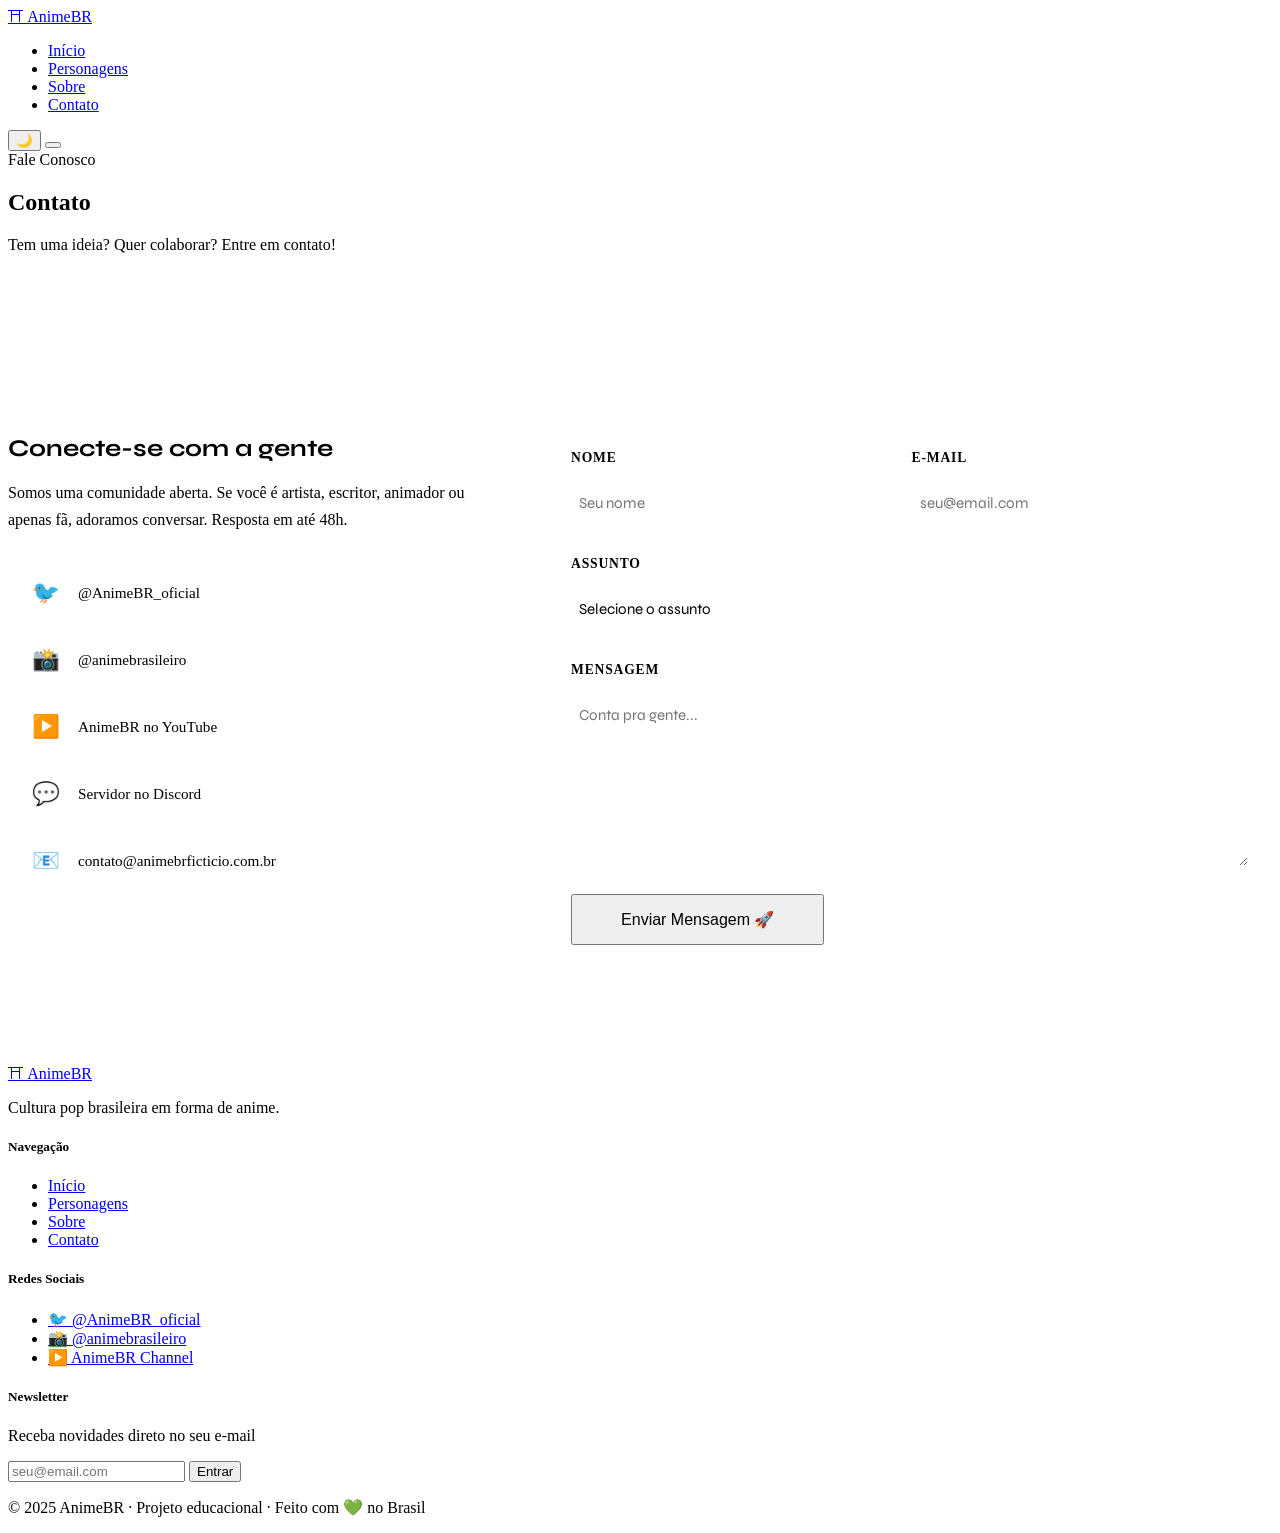
==== contato.html @ 72dab1f8 "v1" ====
<!DOCTYPE html>
<html lang="pt-BR">
<head>
  <meta charset="UTF-8" />
  <meta name="viewport" content="width=device-width, initial-scale=1.0" />
  <title>Contato — AnimeBR</title>

  <link rel="preconnect" href="https://fonts.googleapis.com" />
  <link rel="preconnect" href="https://fonts.gstatic.com" crossorigin />
  <link href="https://fonts.googleapis.com/css2?family=Bebas+Neue&family=Syne:wght@400;600;700;800&family=Space+Mono:wght@400;700&display=swap" rel="stylesheet" />

  <link rel="stylesheet" href="css/reset.css" />
  <link rel="stylesheet" href="css/global.css" />
  <link rel="stylesheet" href="css/header.css" />
  <link rel="stylesheet" href="css/footer.css" />

  <style>
    /* ==========================================
       CONTATO — CSS inline (mesmo problema de sobre.html)
       🐛 ERRO #8 continuação: também deveria estar
       em css/contato.css
       ========================================== */

    .contato-section { padding: 80px 0; }

    .contato-grid {
      display: grid;
      grid-template-columns: 1fr 1.6fr;
      gap: 60px;
      align-items: start;
      margin-top: 60px;
    }

    .contato-info h3 {
      font-family: 'Syne', sans-serif;
      font-size: 1.5rem;
      font-weight: 700;
      color: var(--text-primary);
      margin-bottom: 16px;
    }

    .contato-info p {
      color: var(--text-secondary);
      line-height: 1.7;
      margin-bottom: 32px;
    }

    .social-links { display: flex; flex-direction: column; gap: 12px; }

    .social-link {
      display: flex;
      align-items: center;
      gap: 14px;
      padding: 14px 20px;
      background: var(--glass-bg);
      border: 1px solid var(--glass-border);
      border-radius: 12px;
      color: var(--text-primary);
      text-decoration: none;
      font-size: 0.95rem;
      transition: border-color 0.3s, transform 0.3s;
      backdrop-filter: blur(10px);
    }

    .social-link:hover {
      border-color: var(--neon-green);
      transform: translateX(6px);
    }

    .social-icon {
      font-size: 1.4rem;
      width: 36px;
      text-align: center;
    }

    /* ===== FORMULÁRIO ===== */
    .contato-form {
      background: var(--glass-bg);
      border: 1px solid var(--glass-border);
      border-radius: 24px;
      padding: 40px;
      backdrop-filter: blur(16px);
    }

    .form-group {
      margin-bottom: 24px;
    }

    .form-label {
      display: block;
      font-size: 0.85rem;
      font-weight: 600;
      color: var(--text-secondary);
      margin-bottom: 8px;
      text-transform: uppercase;
      letter-spacing: 0.06em;
    }

    /* 🐛 ERRO #2 (CSS Fácil): padding incorreto nos inputs — muito espaço vertical, pouco horizontal */
    .form-input,
    .form-select,
    .form-textarea {
      width: 100%;
      padding: 20px 8px;   /* ← padding incorreto: vertical muito grande, horizontal pequeno */
      background: var(--bg-secondary);
      border: 1px solid var(--glass-border);
      border-radius: 10px;
      color: var(--text-primary);
      font-family: 'Syne', sans-serif;
      font-size: 0.95rem;
      transition: border-color 0.3s, box-shadow 0.3s;
      outline: none;
    }

    .form-input:focus,
    .form-select:focus,
    .form-textarea:focus {
      border-color: var(--neon-green);
      box-shadow: 0 0 0 3px rgba(0, 255, 136, 0.1);
    }

    .form-select {
      appearance: none;
      cursor: pointer;
    }

    .form-textarea {
      resize: vertical;
      min-height: 140px;
    }

    .form-row {
      display: grid;
      grid-template-columns: 1fr 1fr;
      gap: 20px;
    }

    /* 🐛 ERRO #3 (CSS Fácil): botão desalinhado no form também */
    .form-submit {
      text-align: left;   /* ← deveria ser center ou o botão ter width: 100% */
      margin-top: 8px;
    }

    .form-submit .btn {
      padding: 14px 48px;
      font-size: 1rem;
    }

    @media (max-width: 768px) {
      .contato-grid { grid-template-columns: 1fr; }
      .form-row { grid-template-columns: 1fr; }
    }
  </style>
</head>
<body class="dark-mode">

  <header class="site-header" id="site-header">
    <div class="header-inner">
      <a href="index.html" class="logo">
        <span class="logo-icon">⛩</span>
        <span class="logo-text">Anime<span class="logo-br">BR</span></span>
      </a>
      <nav class="main-nav" id="main-nav">
        <ul class="nav-list">
          <li><a href="index.html" class="nav-link">Início</a></li>
          <li><a href="personagens.html" class="nav-link">Personagens</a></li>
          <li><a href="sobre.html" class="nav-link">Sobre</a></li>
          <li><a href="contato.html" class="nav-link active">Contato</a></li>
        </ul>
      </nav>
      <div class="header-actions">
        <button class="btn-theme" id="theme-btn-toggle" title="Alternar tema">🌙</button>
        <button class="btn-menu" id="hamburger" aria-label="Menu">
          <span></span><span></span><span></span>
        </button>
      </div>
    </div>
  </header>

  <section class="page-hero">
    <div class="page-hero-content container">
      <span class="section-tag">Fale Conosco</span>
      <h1 class="page-hero-title">Contato</h1>
      <p class="page-hero-desc">Tem uma ideia? Quer colaborar? Entre em contato!</p>
    </div>
    <div class="page-hero-orbs">
      <div class="hero-orb orb-1"></div>
      <div class="hero-orb orb-2"></div>
    </div>
  </section>

  <section class="section contato-section">
    <div class="container">
      <div class="contato-grid">

        <div class="contato-info">
          <h3>Conecte-se com a gente</h3>
          <p>Somos uma comunidade aberta. Se você é artista, escritor, animador ou apenas fã, adoramos conversar. Resposta em até 48h.</p>

          <div class="social-links">
            <a href="#" class="social-link">
              <span class="social-icon">🐦</span>
              <span>@AnimeBR_oficial</span>
            </a>
            <a href="#" class="social-link">
              <span class="social-icon">📸</span>
              <span>@animebrasileiro</span>
            </a>
            <a href="#" class="social-link">
              <span class="social-icon">▶️</span>
              <span>AnimeBR no YouTube</span>
            </a>
            <a href="#" class="social-link">
              <span class="social-icon">💬</span>
              <span>Servidor no Discord</span>
            </a>
            <a href="#" class="social-link">
              <span class="social-icon">📧</span>
              <span>contato@animebrficticio.com.br</span>
            </a>
          </div>
        </div>

        <form class="contato-form" onsubmit="return false;">
          <div class="form-row">
            <div class="form-group">
              <label class="form-label" for="nome">Nome</label>
              <input type="text" id="nome" class="form-input" placeholder="Seu nome" />
            </div>
            <div class="form-group">
              <label class="form-label" for="email">E-mail</label>
              <input type="email" id="email" class="form-input" placeholder="seu@email.com" />
            </div>
          </div>

          <div class="form-group">
            <label class="form-label" for="assunto">Assunto</label>
            <select id="assunto" class="form-select">
              <option value="">Selecione o assunto</option>
              <option value="colaboracao">Proposta de colaboração</option>
              <option value="imprensa">Imprensa</option>
              <option value="sugestao">Sugestão de personagem</option>
              <option value="outro">Outro</option>
            </select>
          </div>

          <div class="form-group">
            <label class="form-label" for="mensagem">Mensagem</label>
            <textarea id="mensagem" class="form-textarea" placeholder="Conta pra gente..."></textarea>
          </div>

          <div class="form-submit">
            <button type="submit" class="btn btn-primary">Enviar Mensagem 🚀</button>
          </div>
        </form>

      </div>
    </div>
  </section>

  <footer class="site-footer" id="site-footer">
    <div class="footer-inner container">
      <div class="footer-brand">
        <a href="index.html" class="logo">
          <span class="logo-icon">⛩</span>
          <span class="logo-text">Anime<span class="logo-br">BR</span></span>
        </a>
        <p class="footer-tagline">Cultura pop brasileira em forma de anime.</p>
      </div>
      <div class="footer-links">
        <h5 class="footer-heading">Navegação</h5>
        <ul>
          <li><a href="index.html">Início</a></li>
          <li><a href="personagens.html">Personagens</a></li>
          <li><a href="sobre.html">Sobre</a></li>
          <li><a href="contato.html">Contato</a></li>
        </ul>
      </div>
      <div class="footer-links">
        <h5 class="footer-heading">Redes Sociais</h5>
        <ul>
          <li><a href="#">🐦 @AnimeBR_oficial</a></li>
          <li><a href="#">📸 @animebrasileiro</a></li>
          <li><a href="#">▶️ AnimeBR Channel</a></li>
        </ul>
      </div>
      <div class="footer-newsletter">
        <h5 class="footer-heading">Newsletter</h5>
        <p>Receba novidades direto no seu e-mail</p>
        <div class="newsletter-form">
          <input type="email" placeholder="seu@email.com" class="newsletter-input" />
          <button class="btn btn-primary btn-sm">Entrar</button>
        </div>
      </div>
    </div>
    <div class="footer-bottom">
      <p>© 2025 AnimeBR · Projeto educacional · Feito com 💚 no Brasil</p>
    </div>
  </footer>

  <script src="js/theme.js"></script>
  <script src="js/menu.js"></script>
  <script src="js/main.js"></script>
</body>
</html>
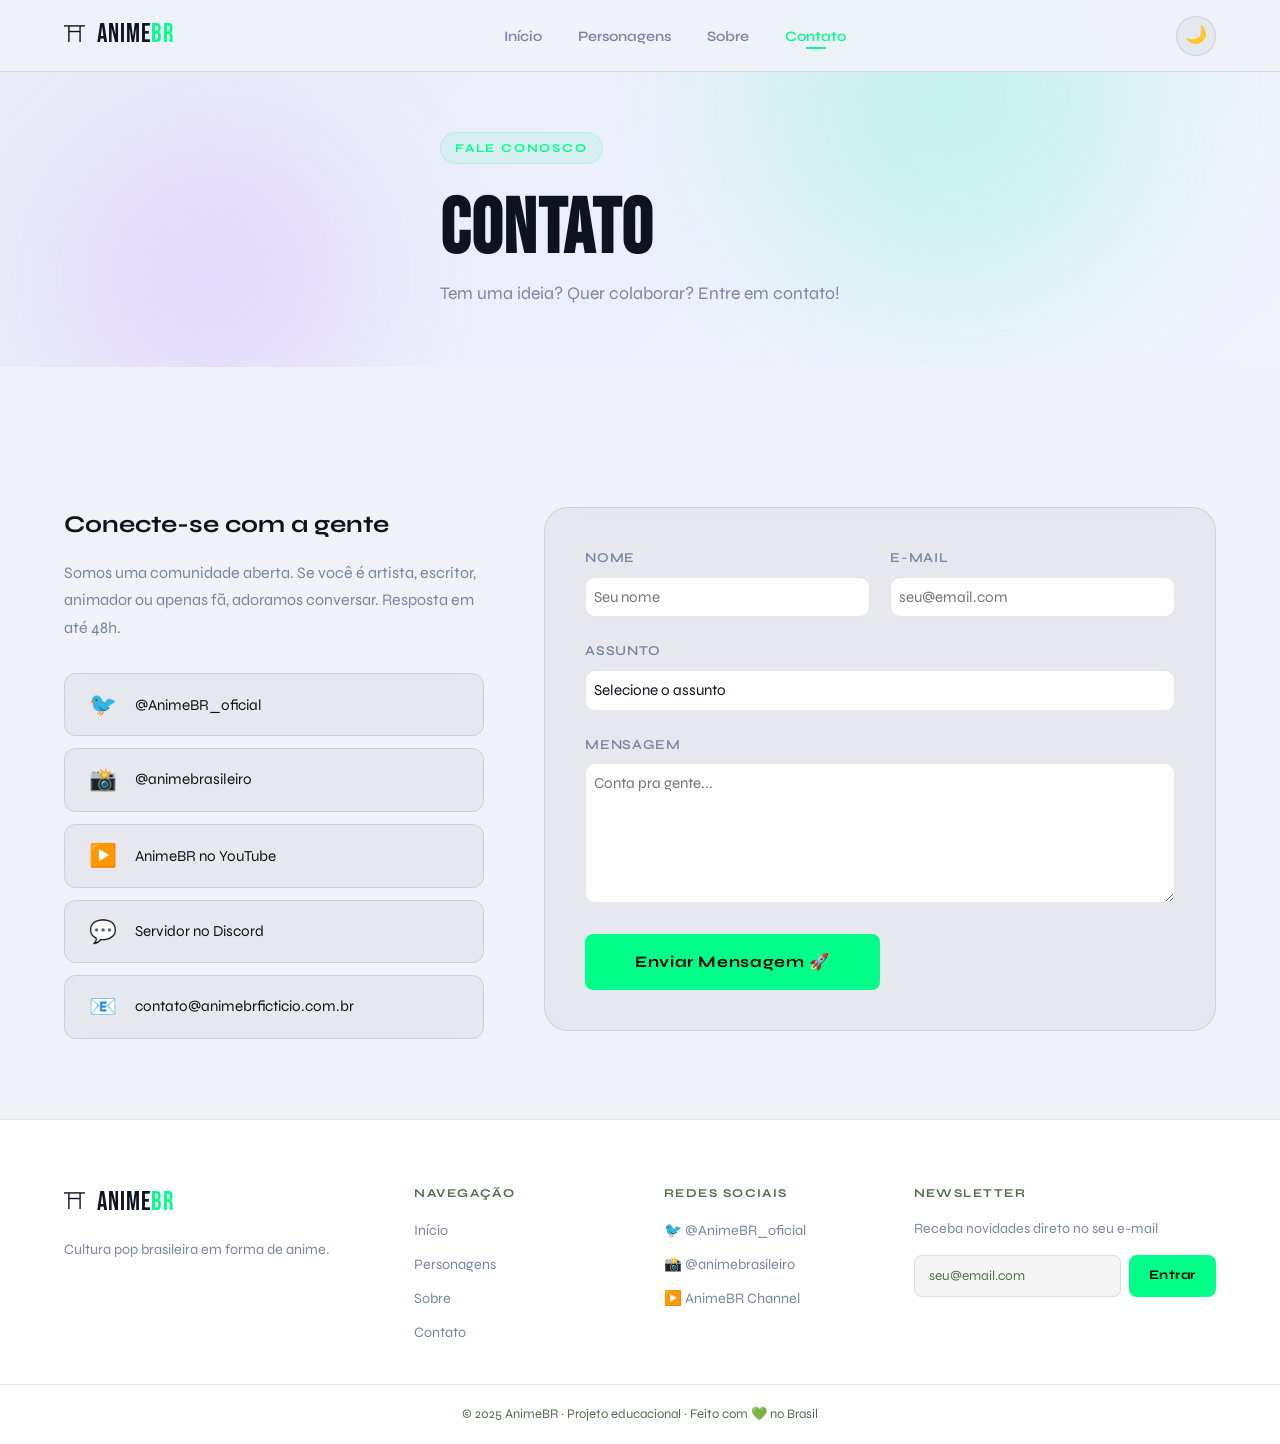
==== commit eff3a75e: "Primeiro commit" ====
--- a/contato.html
+++ b/contato.html
@@ -15,12 +15,6 @@
   <link rel="stylesheet" href="css/footer.css" />
 
   <style>
-    /* ==========================================
-       CONTATO — CSS inline (mesmo problema de sobre.html)
-       🐛 ERRO #8 continuação: também deveria estar
-       em css/contato.css
-       ========================================== */
-
     .contato-section { padding: 80px 0; }
 
     .contato-grid {
@@ -96,12 +90,12 @@
       letter-spacing: 0.06em;
     }
 
-    /* 🐛 ERRO #2 (CSS Fácil): padding incorreto nos inputs — muito espaço vertical, pouco horizontal */
+    
     .form-input,
     .form-select,
     .form-textarea {
       width: 100%;
-      padding: 20px 8px;   /* ← padding incorreto: vertical muito grande, horizontal pequeno */
+      padding: 8px 8px;  
       background: var(--bg-secondary);
       border: 1px solid var(--glass-border);
       border-radius: 10px;
@@ -135,9 +129,9 @@
       gap: 20px;
     }
 
-    /* 🐛 ERRO #3 (CSS Fácil): botão desalinhado no form também */
+   
     .form-submit {
-      text-align: left;   /* ← deveria ser center ou o botão ter width: 100% */
+      text-align: left;  
       margin-top: 8px;
     }
 
--- a/css/global.css
+++ b/css/global.css
@@ -0,0 +1,290 @@
+/* ================================================
+   css/global.css — AnimeBR
+   Variáveis, tipografia, utilitários globais
+   ================================================ */
+
+/* ── VARIÁVEIS DE TEMA DARK (padrão) ── */
+:root {
+  /* Cores neon */
+  --neon-green:   #00ff88;
+  --neon-blue:    #00cfff;
+  --neon-purple:  #bf5fff;
+  --neon-yellow:  #ffe600;
+
+  /* Backgrounds */
+  --bg-primary:   #0a0c10;
+  --bg-secondary: #111420;
+  --bg-card:      #161926;
+
+  /* Glass effect */
+  --glass-bg:     rgba(255, 255, 255, 0.04);
+  --glass-border: rgba(255, 255, 255, 0.08);
+
+  /* Texto */
+  --text-primary:   #f0f4ff;
+  --text-secondary: #7a85a3;
+  --text-muted:     #53704a;
+
+  /* Gradientes */
+  --grad-hero:    linear-gradient(135deg, #0a0c10 0%, #0d1220 50%, #101528 100%);
+  --grad-green:   linear-gradient(135deg, #00ff88, #00cfff);
+  --grad-purple:  linear-gradient(135deg, #bf5fff, #00cfff);
+  --grad-brazil:  linear-gradient(135deg, #009c3b, #ffdf00, #002776);
+
+  /* Sombras */
+  --shadow-neon:  0 0 20px rgba(0, 255, 136, 0.2);
+  --shadow-card:  0 8px 32px rgba(0, 0, 0, 0.4);
+
+  /* Tipografia */
+  --font-display: 'Bebas Neue', sans-serif;
+  --font-body:    'Syne', sans-serif;
+  --font-mono:    'Space Mono', monospace;
+
+  /* Layout */
+  --header-h:     72px;
+  --container-w:  1200px;
+  --radius-sm:    8px;
+  --radius-md:    16px;
+  --radius-lg:    24px;
+
+  /* Transições */
+  --transition:   0.3s cubic-bezier(0.4, 0, 0.2, 1);
+}
+
+/* ── TEMA LIGHT ── */
+body.light-mode {
+  --bg-primary:   #f0f2f8;
+  --bg-secondary: #ffffff;
+  --bg-card:      #ffffff;
+
+  --glass-bg:     rgba(0, 0, 0, 0.04);
+  --glass-border: rgba(0, 0, 0, 0.1);
+
+  --text-primary:   #0f1220;
+  
+
+  --shadow-card:  0 8px 32px rgba(0, 0, 0, 0.08);
+  --grad-hero:    linear-gradient(135deg, #e8ebf8 0%, #f0f3ff 100%);
+}
+
+/* ── BASE ── */
+body {
+  font-family: var(--font-body);
+  background-color: var(--bg-primary);
+  color: var(--text-primary);
+  transition: background-color 0.4s ease, color 0.4s ease;
+}
+
+/* ── CONTAINER ── */
+.container {
+  max-width: var(--container-w);
+  margin: 0 auto;
+  padding: 0 24px;
+}
+
+/* ── SEÇÕES ── */
+.section {
+  padding: 96px 0;
+}
+
+/* ── SECTION HEADER ── */
+.section-header {
+  text-align: center;
+  margin-bottom: 48px;
+}
+
+.section-tag {
+  display: inline-block;
+  font-size: 0.75rem;
+  font-weight: 700;
+  letter-spacing: 0.15em;
+  text-transform: uppercase;
+  color: var(--neon-green);
+  background: rgba(0, 255, 136, 0.08);
+  border: 1px solid rgba(0, 255, 136, 0.2);
+  padding: 6px 14px;
+  border-radius: 100px;
+  margin-bottom: 16px;
+}
+
+.section-title {
+  font-family: var(--font-display);
+  font-size: clamp(2rem, 4vw, 3.2rem);
+  color: var(--text-primary);
+  line-height: 1.1;
+  margin-bottom: 16px;
+  letter-spacing: 0.02em;
+}
+
+.section-desc {
+  font-size: 1.05rem;
+  color: var(--text-secondary);
+  max-width: 560px;
+  margin: 0 auto;
+  line-height: 1.7;
+}
+
+/* ── BOTÕES ── */
+.btn {
+  display: inline-flex;
+  align-items: center;
+  justify-content: center;
+  flex-direction: row;
+  gap: 8px;
+  padding: 12px 28px;
+  border-radius: var(--radius-sm);
+  font-family: var(--font-body);
+  font-weight: 700;
+  font-size: 0.9rem;
+  letter-spacing: 0.04em;
+  cursor: pointer;
+  transition: var(--transition);
+  text-decoration: none;
+  border: 2px solid transparent;
+  white-space: nowrap;
+}
+
+.btn-primary {
+  background: var(--neon-green);
+  color: #000;
+  border-color: var(--neon-green);
+}
+
+
+.btn-primary:hover {
+  background: transparent;
+  color: var(--neon-green);
+  box-shadow: var(--shadow-neon);
+}
+
+
+.btn-primary:hover {
+  transform: translateY(-3px);
+ }
+
+.btn-outline {
+  background: transparent;
+  color: var(--text-primary);
+  border-color: var(--glass-border);
+  backdrop-filter: blur(10px);
+}
+
+.btn-outline:hover {
+  border-color: var(--neon-green);
+  color: var(--neon-green);
+  transform: translateY(-2px);
+}
+
+.btn-sm {
+  padding: 8px 18px;
+  font-size: 0.82rem;
+}
+
+/* ── SECTION CTA ── */
+.section-cta {
+  text-align: center;
+  margin-top: 48px;
+}
+
+/* ── PAGE HERO (páginas internas) ── */
+.page-hero {
+  min-height: 320px;
+  display: flex;
+  align-items: center;
+  padding-top: var(--header-h);
+  position: relative;
+  overflow: hidden;
+  background: var(--grad-hero);
+}
+
+.page-hero-content {
+  position: relative;
+  z-index: 2;
+  padding: 60px 24px;
+}
+
+.page-hero-title {
+  font-family: var(--font-display);
+  font-size: clamp(3rem, 6vw, 5rem);
+  color: var(--text-primary);
+  line-height: 1;
+  margin: 12px 0;
+  letter-spacing: 0.02em;
+}
+
+.page-hero-desc {
+  font-size: 1.1rem;
+  color: var(--text-secondary);
+  margin-top: 12px;
+}
+
+.page-hero-orbs {
+  position: absolute;
+  inset: 0;
+  z-index: 1;
+  pointer-events: none;
+}
+
+/* ── ORB DECORATIVOS ── */
+.hero-orb {
+  position: absolute;
+  border-radius: 50%;
+  filter: blur(80px);
+  opacity: 0.15;
+}
+
+.orb-1 {
+  width: 400px;
+  height: 400px;
+  background: var(--neon-green);
+  top: -100px;
+  right: 10%;
+}
+
+.orb-2 {
+  width: 300px;
+  height: 300px;
+  background: var(--neon-purple);
+  bottom: -60px;
+  left: 5%;
+}
+
+.orb-3 {
+  width: 200px;
+  height: 200px;
+  background: var(--neon-blue);
+  top: 40%;
+  right: 30%;
+}
+
+/* ── LOGO ── */
+.logo {
+  display: flex;
+  align-items: center;
+  gap: 10px;
+  font-family: var(--font-display);
+  font-size: 1.6rem;
+  color: var(--text-primary);
+  letter-spacing: 0.04em;
+}
+
+.logo-icon { font-size: 1.4rem; }
+.logo-br { color: var(--neon-green); }
+
+/* ── SCROLLBAR ── */
+::-webkit-scrollbar { width: 6px; }
+::-webkit-scrollbar-track { background: var(--bg-primary); }
+::-webkit-scrollbar-thumb { background: var(--glass-border); border-radius: 3px; }
+::-webkit-scrollbar-thumb:hover { background: var(--neon-green); }
+
+/* ── SELEÇÃO ── */
+::selection {
+  background: rgba(0, 255, 136, 0.25);
+  color: var(--text-primary);
+}
+
+/* ── RESPONSIVO BÁSICO ── */
+@media (max-width: 768px) {
+  .section { padding: 64px 0; }
+  .page-hero-content { padding: 48px 24px; }
+}
--- a/css/header.css
+++ b/css/header.css
@@ -0,0 +1,179 @@
+/* ================================================
+   css/header.css — AnimeBR
+   Estilos do cabeçalho e navegação principal
+   ================================================ */
+
+.site-header {
+  position: fixed;
+  top: 0;
+  left: 0;
+  right: 0;
+  z-index: 100;
+  height: var(--header-h);
+  background: rgba(10, 12, 16, 0.85);
+  backdrop-filter: blur(20px);
+  -webkit-backdrop-filter: blur(20px);
+  border-bottom: 1px solid var(--glass-border);
+  transition: background var(--transition), border-color var(--transition);
+}
+
+/* Header no modo claro */
+body.light-mode .site-header {
+  background: rgba(240, 242, 248, 0.9);
+}
+
+/* Header com scroll */
+.site-header.scrolled {
+  background: rgba(10, 12, 16, 0.98);
+  box-shadow: 0 4px 24px rgba(0, 0, 0, 0.3);
+}
+
+.header-inner {
+  display: flex;
+  align-items: center;
+  justify-content: space-between;
+  height: 100%;
+  max-width: var(--container-w);
+  margin: 0 auto;
+  padding: 0 24px;
+}
+
+/* ── NAVEGAÇÃO ── */
+.main-nav { display: flex; }
+
+.nav-list {
+  display: flex;
+  align-items: center;
+  gap: 4px;
+}
+
+.nav-link {
+  padding: 8px 16px;
+  border-radius: var(--radius-sm);
+  font-weight: 600;
+  font-size: 0.9rem;
+  color: var(--text-secondary);
+  transition: color var(--transition), background var(--transition);
+  position: relative;
+}
+
+.nav-link::after {
+  content: '';
+  position: absolute;
+  bottom: 4px;
+  left: 50%;
+  transform: translateX(-50%) scaleX(0);
+  width: 20px;
+  height: 2px;
+  background: var(--neon-green);
+  border-radius: 2px;
+  transition: transform var(--transition);
+}
+
+.nav-link:hover {
+  color: var(--text-primary);
+  background: var(--glass-bg);
+}
+
+.nav-link:hover::after,
+.nav-link.active::after {
+  transform: translateX(-50%) scaleX(1);
+}
+
+.nav-link.active {
+  color: var(--neon-green);
+}
+
+/* ── AÇÕES DO HEADER ── */
+.header-actions {
+  display: flex;
+  align-items: center;
+  gap: 12px;
+}
+
+/* Botão tema */
+.btn-theme {
+  width: 40px;
+  height: 40px;
+  border-radius: 50%;
+  background: var(--glass-bg);
+  border: 1px solid var(--glass-border);
+  font-size: 1.1rem;
+  display: flex;
+  align-items: center;
+  justify-content: center;
+  cursor: pointer;
+  transition: var(--transition);
+}
+
+.btn-theme:hover {
+  background: rgba(0, 255, 136, 0.1);
+  border-color: var(--neon-green);
+  transform: rotate(20deg);
+}
+
+/* ── MENU HAMBURGUER ── */
+.btn-menu {
+  display: none;
+  flex-direction: column;
+  justify-content: center;
+  gap: 5px;
+  width: 40px;
+  height: 40px;
+  padding: 8px;
+  cursor: pointer;
+}
+
+.btn-menu span {
+  display: block;
+  width: 100%;
+  height: 2px;
+  background: var(--text-primary);
+  border-radius: 2px;
+  transition: var(--transition);
+}
+
+/* Hamburguer ativo */
+.btn-menu.active span:nth-child(1) {
+  transform: translateY(7px) rotate(45deg);
+}
+.btn-menu.active span:nth-child(2) {
+  opacity: 0;
+  transform: scaleX(0);
+}
+.btn-menu.active span:nth-child(3) {
+  transform: translateY(-7px) rotate(-45deg);
+}
+
+/* ── RESPONSIVO ── */
+@media (max-width: 768px) {
+  .btn-menu { display: flex; }
+
+  .main-nav {
+    position: fixed;
+    top: var(--header-h);
+    left: 0;
+    right: 0;
+    background: var(--bg-secondary);
+    border-bottom: 1px solid var(--glass-border);
+    padding: 16px 24px 24px;
+    transform: translateY(-110%);
+    transition: transform var(--transition);
+    z-index: 99;
+  }
+
+  .main-nav.open {
+    transform: translateY(0);
+  }
+
+  .nav-list {
+    flex-direction: column;
+    align-items: flex-start;
+    gap: 4px;
+  }
+
+  .nav-link {
+    width: 100%;
+    padding: 12px 16px;
+  }
+}
--- a/css/footer.css
+++ b/css/footer.css
@@ -0,0 +1,119 @@
+/* ================================================
+   css/footer.css — AnimeBR
+   Estilos do rodapé do site
+   ================================================ */
+
+.site-footer {
+  background: var(--bg-secondary);
+  border-top: 1px solid var(--glass-border);
+  margin-top: auto;
+}
+
+.footer-inner {
+  display: grid;
+  grid-template-columns: 1.5fr 1fr 1fr 1.5fr;
+  gap: 48px;
+  padding: 64px 24px 40px;
+}
+
+/* ── BRAND ── */
+.footer-brand .logo {
+  margin-bottom: 16px;
+}
+
+.footer-tagline {
+  font-size: 0.9rem;
+  color: var(--text-secondary);
+  line-height: 1.6;
+}
+
+/* ── LINKS ── */
+.footer-heading {
+  font-size: 0.75rem;
+  font-weight: 700;
+  letter-spacing: 0.12em;
+  text-transform: uppercase;
+  color: var(--text-muted);
+  margin-bottom: 16px;
+}
+
+.footer-links ul {
+  display: flex;
+  flex-direction: column;
+  gap: 10px;
+}
+
+.footer-links a {
+  font-size: 0.9rem;
+  color: var(--text-secondary);
+  transition: color var(--transition);
+}
+
+.footer-links a:hover {
+  color: var(--neon-green);
+}
+
+/* ── NEWSLETTER ── */
+.footer-newsletter p {
+  font-size: 0.88rem;
+  color: var(--text-secondary);
+  margin-bottom: 16px;
+  line-height: 1.5;
+}
+
+.newsletter-form {
+  display: flex;
+  gap: 8px;
+}
+
+.newsletter-input {
+  flex: 1;
+  padding: 10px 14px;
+  background: var(--glass-bg);
+  border: 1px solid var(--glass-border);
+  border-radius: var(--radius-sm);
+  color: var(--text-primary);
+  font-size: 0.85rem;
+  transition: border-color var(--transition);
+  outline: none;
+}
+
+.newsletter-input:focus {
+  border-color: var(--neon-green);
+}
+
+.newsletter-input::placeholder {
+  color: var(--text-muted);
+}
+
+/* ── BOTTOM BAR ── */
+.footer-bottom {
+  border-top: 1px solid var(--glass-border);
+  padding: 20px 24px;
+  text-align: center;
+}
+
+.footer-bottom p {
+  font-size: 0.82rem;
+  color: var(--text-muted);
+}
+
+/* ── RESPONSIVO ── */
+@media (max-width: 900px) {
+  .footer-inner {
+    grid-template-columns: 1fr 1fr;
+    gap: 32px;
+  }
+}
+
+@media (max-width: 520px) {
+  .footer-inner {
+    grid-template-columns: 1fr;
+    padding: 48px 24px 32px;
+    gap: 28px;
+  }
+
+  .newsletter-form {
+    flex-direction: column;
+  }
+}
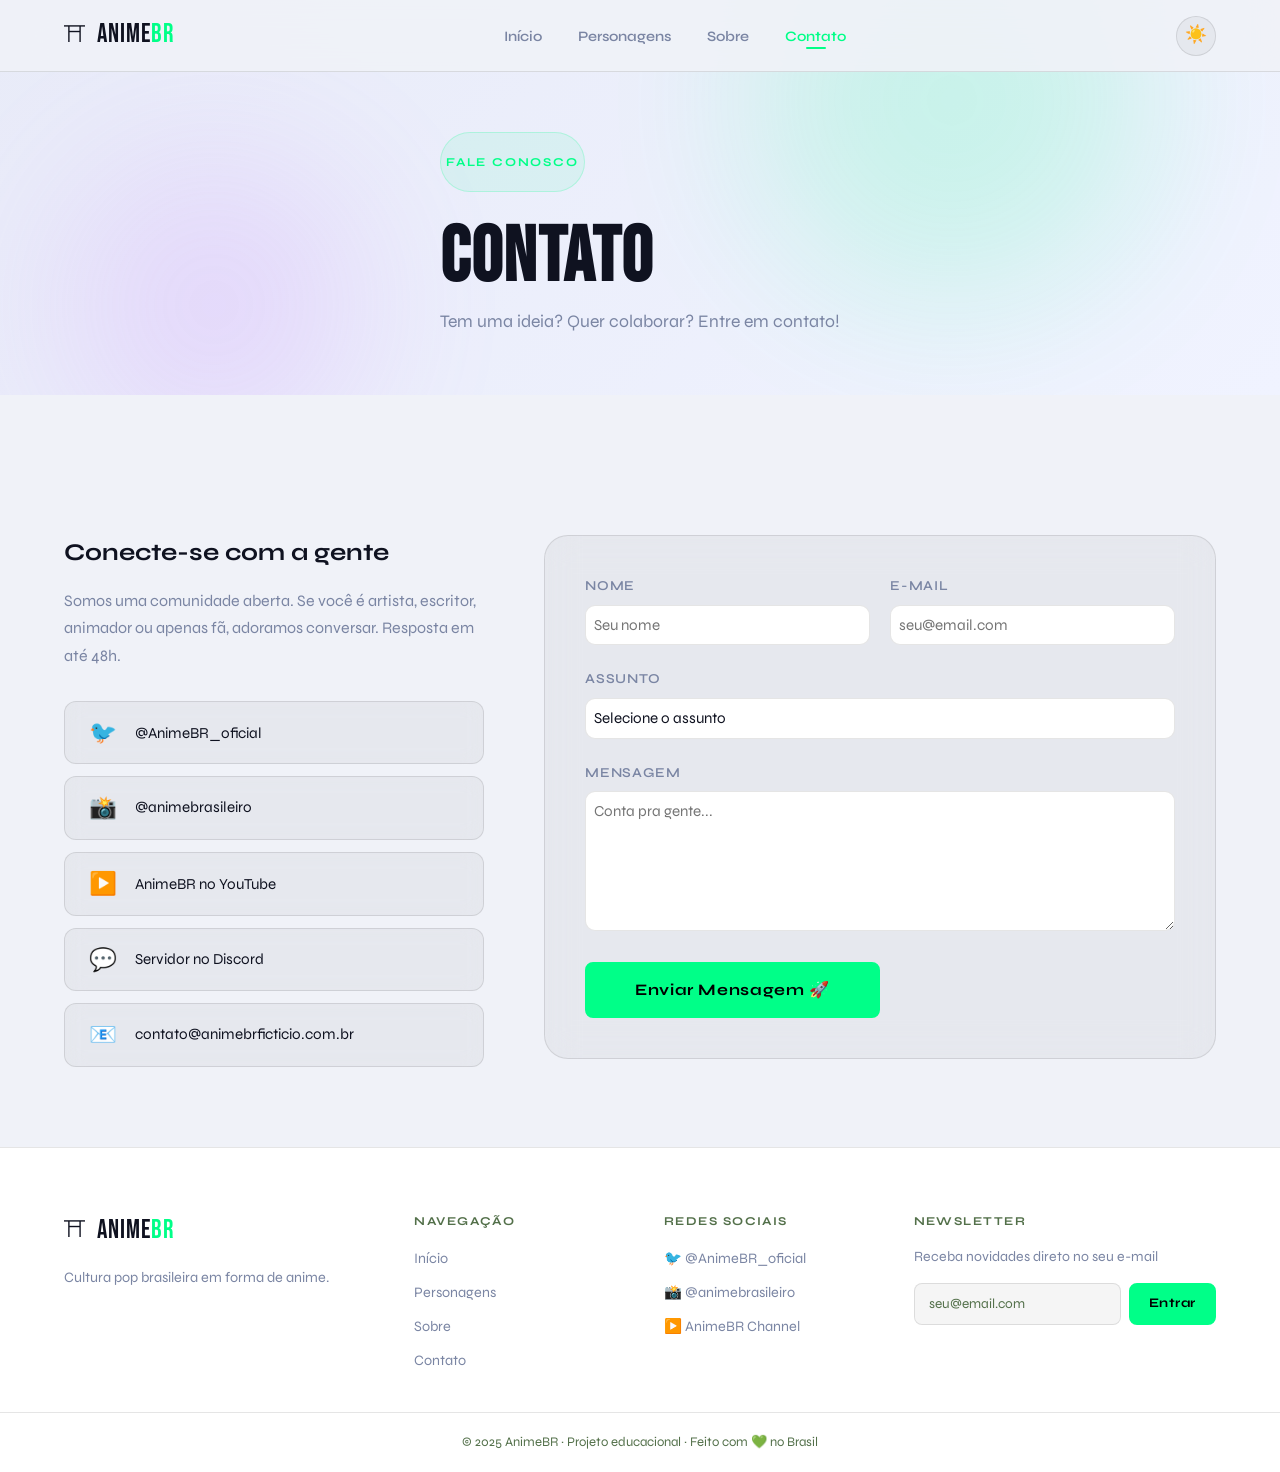
==== commit 047ff509: "Corre;áo menu Hamburguer" ====
--- a/contato.html
+++ b/contato.html
@@ -1,5 +1,6 @@
 <!DOCTYPE html>
 <html lang="pt-BR">
+
 <head>
   <meta charset="UTF-8" />
   <meta name="viewport" content="width=device-width, initial-scale=1.0" />
@@ -7,145 +8,18 @@
 
   <link rel="preconnect" href="https://fonts.googleapis.com" />
   <link rel="preconnect" href="https://fonts.gstatic.com" crossorigin />
-  <link href="https://fonts.googleapis.com/css2?family=Bebas+Neue&family=Syne:wght@400;600;700;800&family=Space+Mono:wght@400;700&display=swap" rel="stylesheet" />
+  <link
+    href="https://fonts.googleapis.com/css2?family=Bebas+Neue&family=Syne:wght@400;600;700;800&family=Space+Mono:wght@400;700&display=swap"
+    rel="stylesheet" />
 
   <link rel="stylesheet" href="css/reset.css" />
   <link rel="stylesheet" href="css/global.css" />
   <link rel="stylesheet" href="css/header.css" />
+  <link rel="stylesheet" href="css/sobre.css">
+  <link rel="stylesheet" href="css/contato.css">
   <link rel="stylesheet" href="css/footer.css" />
+</head>
 
-  <style>
-    .contato-section { padding: 80px 0; }
-
-    .contato-grid {
-      display: grid;
-      grid-template-columns: 1fr 1.6fr;
-      gap: 60px;
-      align-items: start;
-      margin-top: 60px;
-    }
-
-    .contato-info h3 {
-      font-family: 'Syne', sans-serif;
-      font-size: 1.5rem;
-      font-weight: 700;
-      color: var(--text-primary);
-      margin-bottom: 16px;
-    }
-
-    .contato-info p {
-      color: var(--text-secondary);
-      line-height: 1.7;
-      margin-bottom: 32px;
-    }
-
-    .social-links { display: flex; flex-direction: column; gap: 12px; }
-
-    .social-link {
-      display: flex;
-      align-items: center;
-      gap: 14px;
-      padding: 14px 20px;
-      background: var(--glass-bg);
-      border: 1px solid var(--glass-border);
-      border-radius: 12px;
-      color: var(--text-primary);
-      text-decoration: none;
-      font-size: 0.95rem;
-      transition: border-color 0.3s, transform 0.3s;
-      backdrop-filter: blur(10px);
-    }
-
-    .social-link:hover {
-      border-color: var(--neon-green);
-      transform: translateX(6px);
-    }
-
-    .social-icon {
-      font-size: 1.4rem;
-      width: 36px;
-      text-align: center;
-    }
-
-    /* ===== FORMULÁRIO ===== */
-    .contato-form {
-      background: var(--glass-bg);
-      border: 1px solid var(--glass-border);
-      border-radius: 24px;
-      padding: 40px;
-      backdrop-filter: blur(16px);
-    }
-
-    .form-group {
-      margin-bottom: 24px;
-    }
-
-    .form-label {
-      display: block;
-      font-size: 0.85rem;
-      font-weight: 600;
-      color: var(--text-secondary);
-      margin-bottom: 8px;
-      text-transform: uppercase;
-      letter-spacing: 0.06em;
-    }
-
-    
-    .form-input,
-    .form-select,
-    .form-textarea {
-      width: 100%;
-      padding: 8px 8px;  
-      background: var(--bg-secondary);
-      border: 1px solid var(--glass-border);
-      border-radius: 10px;
-      color: var(--text-primary);
-      font-family: 'Syne', sans-serif;
-      font-size: 0.95rem;
-      transition: border-color 0.3s, box-shadow 0.3s;
-      outline: none;
-    }
-
-    .form-input:focus,
-    .form-select:focus,
-    .form-textarea:focus {
-      border-color: var(--neon-green);
-      box-shadow: 0 0 0 3px rgba(0, 255, 136, 0.1);
-    }
-
-    .form-select {
-      appearance: none;
-      cursor: pointer;
-    }
-
-    .form-textarea {
-      resize: vertical;
-      min-height: 140px;
-    }
-
-    .form-row {
-      display: grid;
-      grid-template-columns: 1fr 1fr;
-      gap: 20px;
-    }
-
-   
-    .form-submit {
-      text-align: left;  
-      margin-top: 8px;
-    }
-
-    .form-submit .btn {
-      padding: 14px 48px;
-      font-size: 1rem;
-    }
-
-    @media (max-width: 768px) {
-      .contato-grid { grid-template-columns: 1fr; }
-      .form-row { grid-template-columns: 1fr; }
-    }
-  </style>
-</head>
 <body class="dark-mode">
 
   <header class="site-header" id="site-header">
@@ -189,7 +63,8 @@
 
         <div class="contato-info">
           <h3>Conecte-se com a gente</h3>
-          <p>Somos uma comunidade aberta. Se você é artista, escritor, animador ou apenas fã, adoramos conversar. Resposta em até 48h.</p>
+          <p>Somos uma comunidade aberta. Se você é artista, escritor, animador ou apenas fã, adoramos conversar.
+            Resposta em até 48h.</p>
 
           <div class="social-links">
             <a href="#" class="social-link">
@@ -296,4 +171,5 @@
   <script src="js/menu.js"></script>
   <script src="js/main.js"></script>
 </body>
-</html>
+
+</html>
--- a/css/global.css
+++ b/css/global.css
@@ -6,65 +6,70 @@
 /* ── VARIÁVEIS DE TEMA DARK (padrão) ── */
 :root {
   /* Cores neon */
-  --neon-green:   #00ff88;
-  --neon-blue:    #00cfff;
-  --neon-purple:  #bf5fff;
-  --neon-yellow:  #ffe600;
+  --neon-green: #00ff88;
+  --neon-fundo: #00ff88;
+  --neon-blue: #00cfff;
+  --neon-purple: #bf5fff;
+  --neon-yellow: #ffe600;
 
   /* Backgrounds */
-  --bg-primary:   #0a0c10;
+  --bg-primary: #0a0c10;
   --bg-secondary: #111420;
-  --bg-card:      #161926;
+  --bg-card: #161926;
 
   /* Glass effect */
-  --glass-bg:     rgba(255, 255, 255, 0.04);
+  --glass-bg: rgba(255, 255, 255, 0.04);
   --glass-border: rgba(255, 255, 255, 0.08);
 
   /* Texto */
-  --text-primary:   #f0f4ff;
+  --text-primary: #f0f4ff;
   --text-secondary: #7a85a3;
-  --text-muted:     #53704a;
+  --text-muted: #53704a;
 
   /* Gradientes */
-  --grad-hero:    linear-gradient(135deg, #0a0c10 0%, #0d1220 50%, #101528 100%);
-  --grad-green:   linear-gradient(135deg, #00ff88, #00cfff);
-  --grad-purple:  linear-gradient(135deg, #bf5fff, #00cfff);
-  --grad-brazil:  linear-gradient(135deg, #009c3b, #ffdf00, #002776);
+  --grad-hero: linear-gradient(135deg, #0a0c10 0%, #0d1220 50%, #101528 100%);
+  --grad-green: linear-gradient(135deg, #00ff88, #00cfff);
+  --grad-purple: linear-gradient(135deg, #bf5fff, #00cfff);
+  --grad-brazil: linear-gradient(135deg, #009c3b, #ffdf00, #002776);
 
   /* Sombras */
-  --shadow-neon:  0 0 20px rgba(0, 255, 136, 0.2);
-  --shadow-card:  0 8px 32px rgba(0, 0, 0, 0.4);
+  --shadow-neon: 0 0 20px rgba(0, 255, 136, 0.2);
+  --shadow-card: 0 8px 32px rgba(0, 0, 0, 0.4);
 
   /* Tipografia */
   --font-display: 'Bebas Neue', sans-serif;
-  --font-body:    'Syne', sans-serif;
-  --font-mono:    'Space Mono', monospace;
+  --font-body: 'Syne', sans-serif;
+  --font-mono: 'Space Mono', monospace;
 
   /* Layout */
-  --header-h:     72px;
-  --container-w:  1200px;
-  --radius-sm:    8px;
-  --radius-md:    16px;
-  --radius-lg:    24px;
+  --header-h: 72px;
+  --container-w: 1200px;
+  --radius-sm: 8px;
+  --radius-md: 16px;
+  --radius-lg: 24px;
 
   /* Transições */
-  --transition:   0.3s cubic-bezier(0.4, 0, 0.2, 1);
+  --transition: 0.3s cubic-bezier(0.4, 0, 0.2, 1);
+
+  /* Padding */
+  --section-padding: 20px 5px;
 }
 
 /* ── TEMA LIGHT ── */
 body.light-mode {
-  --bg-primary:   #f0f2f8;
+  --bg-primary: #f0f2f8;
   --bg-secondary: #ffffff;
-  --bg-card:      #ffffff;
-
-  --glass-bg:     rgba(0, 0, 0, 0.04);
+  --bg-card: #ffffff;
+
+  --glass-bg: rgba(0, 0, 0, 0.04);
   --glass-border: rgba(0, 0, 0, 0.1);
 
-  --text-primary:   #0f1220;
-  
-
-  --shadow-card:  0 8px 32px rgba(0, 0, 0, 0.08);
-  --grad-hero:    linear-gradient(135deg, #e8ebf8 0%, #f0f3ff 100%);
+  --text-primary: #0f1220;
+
+  --neon-fundo: rgb(59, 54, 54);
+
+  --shadow-card: 0 8px 32px rgba(0, 0, 0, 0.08);
+  --grad-hero: linear-gradient(135deg, #e8ebf8 0%, #f0f3ff 100%);
 }
 
 /* ── BASE ── */
@@ -84,7 +89,7 @@
 
 /* ── SEÇÕES ── */
 .section {
-  padding: 96px 0;
+  padding: var(--section-padding);
 }
 
 /* ── SECTION HEADER ── */
@@ -102,7 +107,7 @@
   color: var(--neon-green);
   background: rgba(0, 255, 136, 0.08);
   border: 1px solid rgba(0, 255, 136, 0.2);
-  padding: 6px 14px;
+  padding: var(--section-padding);
   border-radius: 100px;
   margin-bottom: 16px;
 }
@@ -155,12 +160,12 @@
   background: transparent;
   color: var(--neon-green);
   box-shadow: var(--shadow-neon);
-}
-
-
-.btn-primary:hover {
   transform: translateY(-3px);
- }
+}
+
+
+/* .btn-primary:hover {
+ } */
 
 .btn-outline {
   background: transparent;
@@ -268,14 +273,31 @@
   letter-spacing: 0.04em;
 }
 
-.logo-icon { font-size: 1.4rem; }
-.logo-br { color: var(--neon-green); }
+.logo-icon {
+  font-size: 1.4rem;
+}
+
+.logo-br {
+  color: var(--neon-green);
+}
 
 /* ── SCROLLBAR ── */
-::-webkit-scrollbar { width: 6px; }
-::-webkit-scrollbar-track { background: var(--bg-primary); }
-::-webkit-scrollbar-thumb { background: var(--glass-border); border-radius: 3px; }
-::-webkit-scrollbar-thumb:hover { background: var(--neon-green); }
+::-webkit-scrollbar {
+  width: 6px;
+}
+
+::-webkit-scrollbar-track {
+  background: var(--bg-primary);
+}
+
+::-webkit-scrollbar-thumb {
+  background: var(--glass-border);
+  border-radius: 3px;
+}
+
+::-webkit-scrollbar-thumb:hover {
+  background: var(--neon-green);
+}
 
 /* ── SELEÇÃO ── */
 ::selection {
@@ -285,6 +307,11 @@
 
 /* ── RESPONSIVO BÁSICO ── */
 @media (max-width: 768px) {
-  .section { padding: 64px 0; }
-  .page-hero-content { padding: 48px 24px; }
-}
+  .section {
+    padding: 64px 0;
+  }
+
+  .page-hero-content {
+    padding: 48px 24px;
+  }
+}
--- a/css/header.css
+++ b/css/header.css
@@ -150,19 +150,19 @@
   .btn-menu { display: flex; }
 
   .main-nav {
+    background: var(--bg-secondary);
+    border-bottom: 1px solid var(--glass-border);
+    padding: 16px 24px 24px;
+    transform: translateY(-110%);
+    /* transition: transform var(--transition); */
+    z-index: 99;
+  }
+  
+  .main-nav.open {
     position: fixed;
     top: var(--header-h);
     left: 0;
     right: 0;
-    background: var(--bg-secondary);
-    border-bottom: 1px solid var(--glass-border);
-    padding: 16px 24px 24px;
-    transform: translateY(-110%);
-    transition: transform var(--transition);
-    z-index: 99;
-  }
-
-  .main-nav.open {
     transform: translateY(0);
   }
 
--- a/css/sobre.css
+++ b/css/sobre.css
@@ -0,0 +1,195 @@
+.timeline-section { padding: 80px 0; }
+
+    .timeline {
+      position: relative;
+      max-width: 800px;
+      margin: 60px auto 0;
+    }
+
+    .timeline::before {
+      content: '';
+      position: absolute;
+      left: 50%;
+      top: 0;
+      bottom: 0;
+      width: 2px;
+      background: linear-gradient(to bottom, var(--neon-green), var(--neon-purple));
+      transform: translateX(-50%);
+    }
+
+    .timeline-item {
+      display: flex;
+      gap: 40px;
+      margin-bottom: 60px;
+      position: relative;
+    }
+
+    .timeline-item:nth-child(even) { flex-direction: row-reverse; }
+
+    .timeline-year {
+      flex: 0 0 120px;
+      text-align: center;
+      background: var(--glass-bg);
+      border: 1px solid var(--glass-border);
+      border-radius: 12px;
+      padding: 16px 8px;
+      backdrop-filter: blur(10px);
+      display: flex;
+      align-items: center;
+      justify-content: center;
+    }
+
+    .timeline-year span {
+      font-family: 'Bebas Neue', sans-serif;
+      font-size: 2rem;
+      color: var(--neon-green);
+    }
+
+    .timeline-dot {
+      position: absolute;
+      left: 50%;
+      top: 50%;
+      transform: translate(-50%, -50%);
+      width: 14px;
+      height: 14px;
+      border-radius: 50%;
+      background: var(--neon-green);
+      box-shadow: 0 0 12px var(--neon-green);
+      z-index: 2;
+    }
+
+    .timeline-content {
+      flex: 1;
+      background: var(--glass-bg);
+      border: 1px solid var(--glass-border);
+      border-radius: 16px;
+      padding: 24px;
+      backdrop-filter: blur(10px);
+    }
+
+    .timeline-content h3 {
+      font-family: 'Syne', sans-serif;
+      font-size: 1.2rem;
+      font-weight: 700;
+      color: var(--text-primary);
+      margin-bottom: 8px;
+    }
+
+    .timeline-content p {
+      color: var(--text-secondary);
+      font-size: 0.95rem;
+      line-height: 1.6;
+    }
+
+    .sobre-intro {
+      display: grid;
+      grid-template-columns: 1fr 1fr;
+      gap: 60px;
+      align-items: center;
+      padding: 80px 0;
+    }
+
+    .sobre-intro-text h2 {
+      font-family: 'Bebas Neue', sans-serif;
+      font-size: clamp(2.5rem, 5vw, 4rem);
+      line-height: 1;
+      margin-bottom: 24px;
+      color: var(--text-primary);
+    }
+
+    .sobre-intro-text p {
+      color: var(--text-secondary);
+      line-height: 1.8;
+      margin-bottom: 16px;
+    }
+
+    .sobre-stats {
+      display: grid;
+      grid-template-columns: 1fr 1fr;
+      gap: 20px;
+    }
+
+    .stat-box {
+      background: var(--glass-bg);
+      border: 1px solid var(--glass-border);
+      border-radius: 16px;
+      padding: 28px 20px;
+      text-align: center;
+      backdrop-filter: blur(10px);
+    }
+
+    .stat-number {
+      font-family: 'Bebas Neue', sans-serif;
+      font-size: 3rem;
+      color: var(--neon-green);
+      display: block;
+      line-height: 1;
+    }
+
+    .stat-label {
+      font-size: 0.85rem;
+      color: var(--text-secondary);
+      margin-top: 8px;
+      display: block;
+    }
+
+    .team-section { padding: 80px 0; }
+
+    .team-grid {
+      display: grid;
+      grid-template-columns: repeat(3, 1fr);
+      gap: 30px;
+      margin-top: 60px;
+    }
+
+    .team-card {
+      background: var(--glass-bg);
+      border: 1px solid var(--glass-border);
+      border-radius: 20px;
+      padding: 32px 24px;
+      text-align: center;
+      backdrop-filter: blur(10px);
+      transition: transform 0.3s ease;
+    }
+
+    .team-card:hover { transform: translateY(-8px); }
+
+    .team-avatar {
+      width: 80px;
+      height: 80px;
+      border-radius: 50%;
+      background: linear-gradient(135deg, var(--neon-green), var(--neon-blue));
+      display: flex;
+      align-items: center;
+      justify-content: center;
+      font-size: 2rem;
+      margin: 0 auto 16px;
+    }
+
+    .team-name {
+      font-family: 'Syne', sans-serif;
+      font-weight: 700;
+      font-size: 1.1rem;
+      color: var(--text-primary);
+      margin-bottom: 4px;
+    }
+
+    .team-role {
+      font-size: 0.85rem;
+      color: var(--neon-green);
+      margin-bottom: 12px;
+    }
+
+    .team-bio {
+      font-size: 0.9rem;
+      color: var(--text-secondary);
+      line-height: 1.5;
+    }
+
+    @media (max-width: 768px) {
+      .sobre-intro { grid-template-columns: 1fr; }
+      .team-grid { grid-template-columns: 1fr; }
+      .timeline-item, .timeline-item:nth-child(even) { flex-direction: column; }
+      .timeline::before { left: 20px; }
+      .timeline-dot { left: 20px; }
+    }
--- a/css/contato.css
+++ b/css/contato.css
@@ -0,0 +1,140 @@
+.contato-section {
+    padding: 80px 0;
+}
+
+.contato-grid {
+    display: grid;
+    grid-template-columns: 1fr 1.6fr;
+    gap: 60px;
+    align-items: start;
+    margin-top: 60px;
+}
+
+.contato-info h3 {
+    font-family: 'Syne', sans-serif;
+    font-size: 1.5rem;
+    font-weight: 700;
+    color: var(--text-primary);
+    margin-bottom: 16px;
+}
+
+.contato-info p {
+    color: var(--text-secondary);
+    line-height: 1.7;
+    margin-bottom: 32px;
+}
+
+.social-links {
+    display: flex;
+    flex-direction: column;
+    gap: 12px;
+}
+
+.social-link {
+    display: flex;
+    align-items: center;
+    gap: 14px;
+    padding: 14px 20px;
+    background: var(--glass-bg);
+    border: 1px solid var(--glass-border);
+    border-radius: 12px;
+    color: var(--text-primary);
+    text-decoration: none;
+    font-size: 0.95rem;
+    transition: border-color 0.3s, transform 0.3s;
+    backdrop-filter: blur(10px);
+}
+
+.social-link:hover {
+    border-color: var(--neon-green);
+    transform: translateX(6px);
+}
+
+.social-icon {
+    font-size: 1.4rem;
+    width: 36px;
+    text-align: center;
+}
+
+/* ===== FORMULÁRIO ===== */
+.contato-form {
+    background: var(--glass-bg);
+    border: 1px solid var(--glass-border);
+    border-radius: 24px;
+    padding: 40px;
+    backdrop-filter: blur(16px);
+}
+
+.form-group {
+    margin-bottom: 24px;
+}
+
+.form-label {
+    display: block;
+    font-size: 0.85rem;
+    font-weight: 600;
+    color: var(--text-secondary);
+    margin-bottom: 8px;
+    text-transform: uppercase;
+    letter-spacing: 0.06em;
+}
+
+
+.form-input,
+.form-select,
+.form-textarea {
+    width: 100%;
+    padding: 8px 8px;
+    background: var(--bg-secondary);
+    border: 1px solid var(--glass-border);
+    border-radius: 10px;
+    color: var(--text-primary);
+    font-family: 'Syne', sans-serif;
+    font-size: 0.95rem;
+    transition: border-color 0.3s, box-shadow 0.3s;
+    outline: none;
+}
+
+.form-input:focus,
+.form-select:focus,
+.form-textarea:focus {
+    border-color: var(--neon-green);
+    box-shadow: 0 0 0 3px rgba(0, 255, 136, 0.1);
+}
+
+.form-select {
+    appearance: none;
+    cursor: pointer;
+}
+
+.form-textarea {
+    resize: vertical;
+    min-height: 140px;
+}
+
+.form-row {
+    display: grid;
+    grid-template-columns: 1fr 1fr;
+    gap: 20px;
+}
+
+
+.form-submit {
+    text-align: left;
+    margin-top: 8px;
+}
+
+.form-submit .btn {
+    padding: 14px 48px;
+    font-size: 1rem;
+}
+
+@media (max-width: 768px) {
+    .contato-grid {
+        grid-template-columns: 1fr;
+    }
+
+    .form-row {
+        grid-template-columns: 1fr;
+    }
+}
